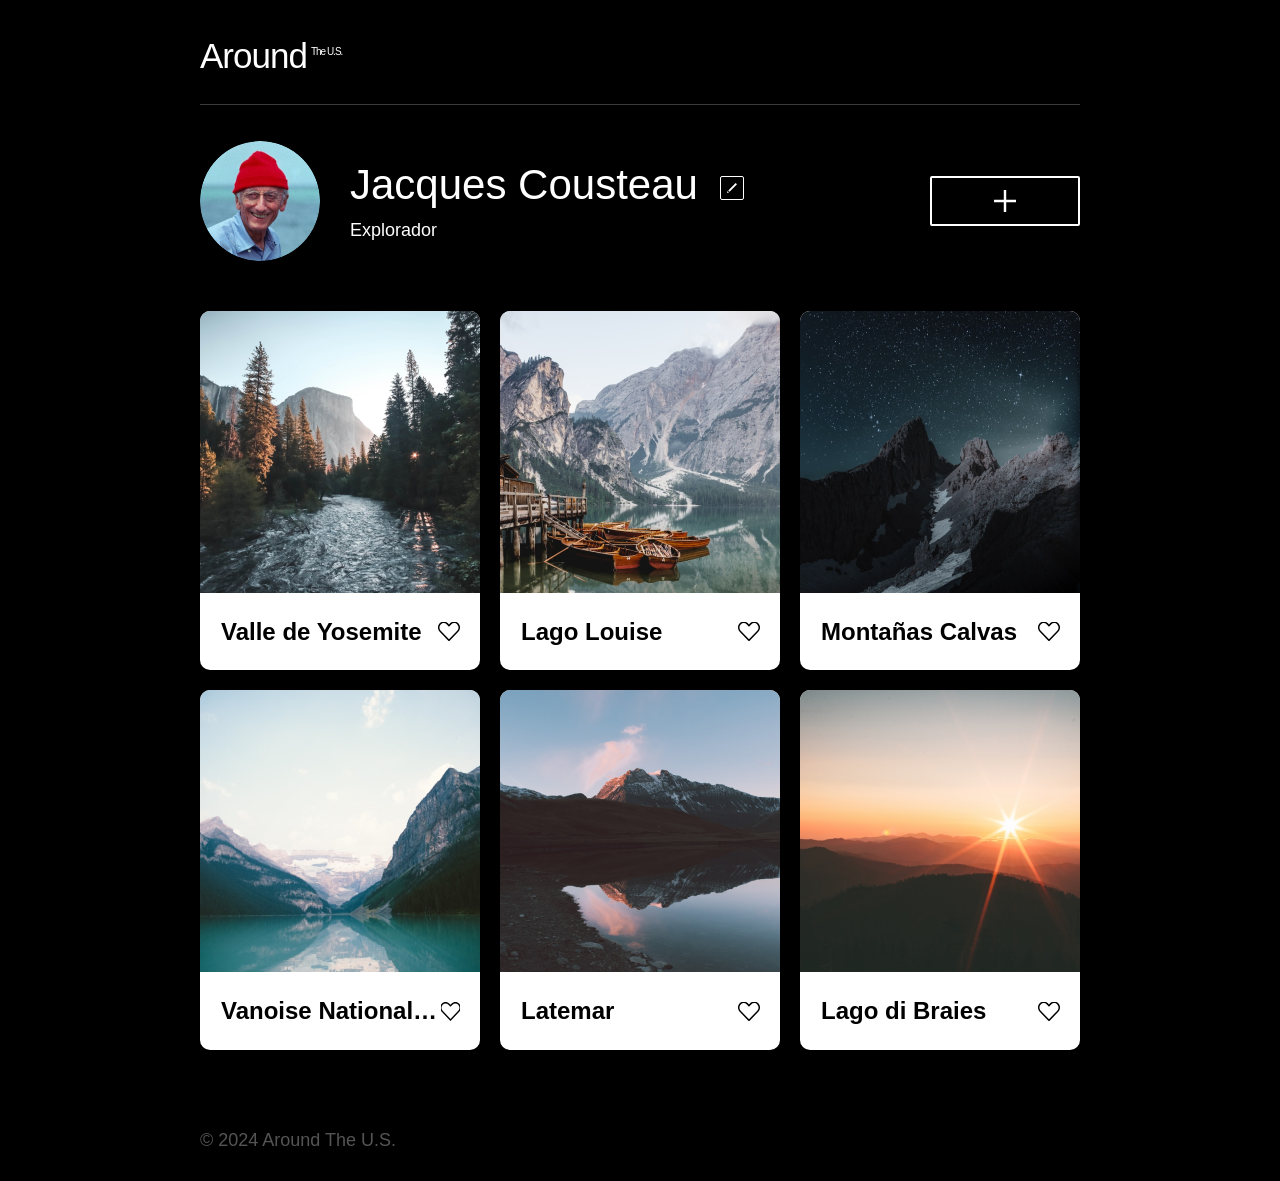
==== index.html @ 6ae42e91 "version 1" ====
<!DOCTYPE html>
<html lang="es">
  <head>
    <meta charset="UTF-8" />
    <meta name="viewport" content="width=device-width, initial-scale=1.0" />
    <title>Alrededor de los EE.UU.</title>
    <link rel="stylesheet" href="pages/style.css" />
    <link rel="stylesheet" href="./fonts/Inter.ttc" />
  </head>
  <body class="page">
    <header class="header">
      <h1 class="header__title">
        Around<span class="header__subtitle">The U.S.</span>
      </h1>
    </header>

    <div class="profile">
      <img src="./images/Avatar.png" alt="Avatar" class="profile__avatar" />
      <div class="profile__info">
        <h1 class="profile__name">
          Jacques Cousteau
          <button
            class="profile__edit-button"
            type="button"
            aria-label="Editar perfil"
          ></button>
        </h1>
        <p class="profile__occupation">Explorador</p>
      </div>
      <button
        class="profile__add-button"
        type="button"
        aria-label="Agregar"
      ></button>
    </div>

    <section class="cards">
      <article class="card">
        <img
          src="images/img_1.jpg"
          alt="Valle de Yosemite"
          class="card__image"
        />
        <div class="card__caption">
          <h3 class="card__title block">Valle de Yosemite</h3>
          <button
            class="card__like-button"
            type="button"
            aria-label="Me gusta"
          ></button>
        </div>
      </article>

      <article class="card">
        <img src="images/img_2.png" alt="Lago Louise" class="card__image" />
        <div class="card__caption">
          <h3 class="card__title block">Lago Louise</h3>
          <button
            class="card__like-button"
            type="button"
            aria-label="Me gusta"
          ></button>
        </div>
      </article>

      <article class="card">
        <img src="images/img_3.png" alt="Montañas Calvas" class="card__image" />
        <div class="card__caption">
          <h3 class="card__title block">Montañas Calvas</h3>
          <button
            class="card__like-button"
            type="button"
            aria-label="Me gusta"
          ></button>
        </div>
      </article>

      <article class="card">
        <img
          src="images/img_4.png"
          alt="Parque Nacional de la Vanoise"
          class="card__image"
        />
        <div class="card__caption">
          <h3 class="card__title block">Vanoise National Park</h3>
          <button
            class="card__like-button"
            type="button"
            aria-label="Me gusta"
          ></button>
        </div>
      </article>

      <article class="card">
        <img src="images/img_5.png" alt="Latemar" class="card__image" />
        <div class="card__caption">
          <h3 class="card__title block">Latemar</h3>
          <button
            class="card__like-button"
            type="button"
            aria-label="Me gusta"
          ></button>
        </div>
      </article>

      <article class="card">
        <img src="images/img_6.png" alt="Lago di Braies" class="card__image" />
        <div class="card__caption">
          <h3 class="card__title block">Lago di Braies</h3>
          <button
            class="card__like-button"
            type="button"
            aria-label="Me gusta"
          ></button>
        </div>
      </article>
    </section>

    <section class="popup">
      <div class="popup__container">
        <button
          class="popup__close-button"
          type="button"
          aria-label="Cerrar"
        ></button>
        <h3 class="popup__title">Editar perfil</h3>
        <form class="popup__form" name="edit-profile" novalidate>
          <input
            type="text"
            name="name"
            class="popup__input"
            placeholder="Nombre"
            required
            minlength="2"
            maxlength="40"
          />
          <input
            type="text"
            name="about"
            class="popup__input"
            placeholder="Acerca de mí"
            required
            minlength="2"
            maxlength="200"
          />
          <button class="popup__save-button" type="submit" disabled>
            Guardar
          </button>
        </form>
      </div>
    </section>

    <footer class="footer">
      <p class="footer__text">&copy; 2024 Around The U.S.</p>
    </footer>

    <script src="scripts/script.js"></script>
  </body>
</html>
---- pages/style.css ----
@import url("../vendor/normalize.css");
@import url("../blocks/page.css");
@import url("../blocks/logo.css");
@import url("../blocks/profile.css");
@import url("../blocks/footer.css");
@import url("../blocks/cards.css");
@import url("../blocks/media.css");
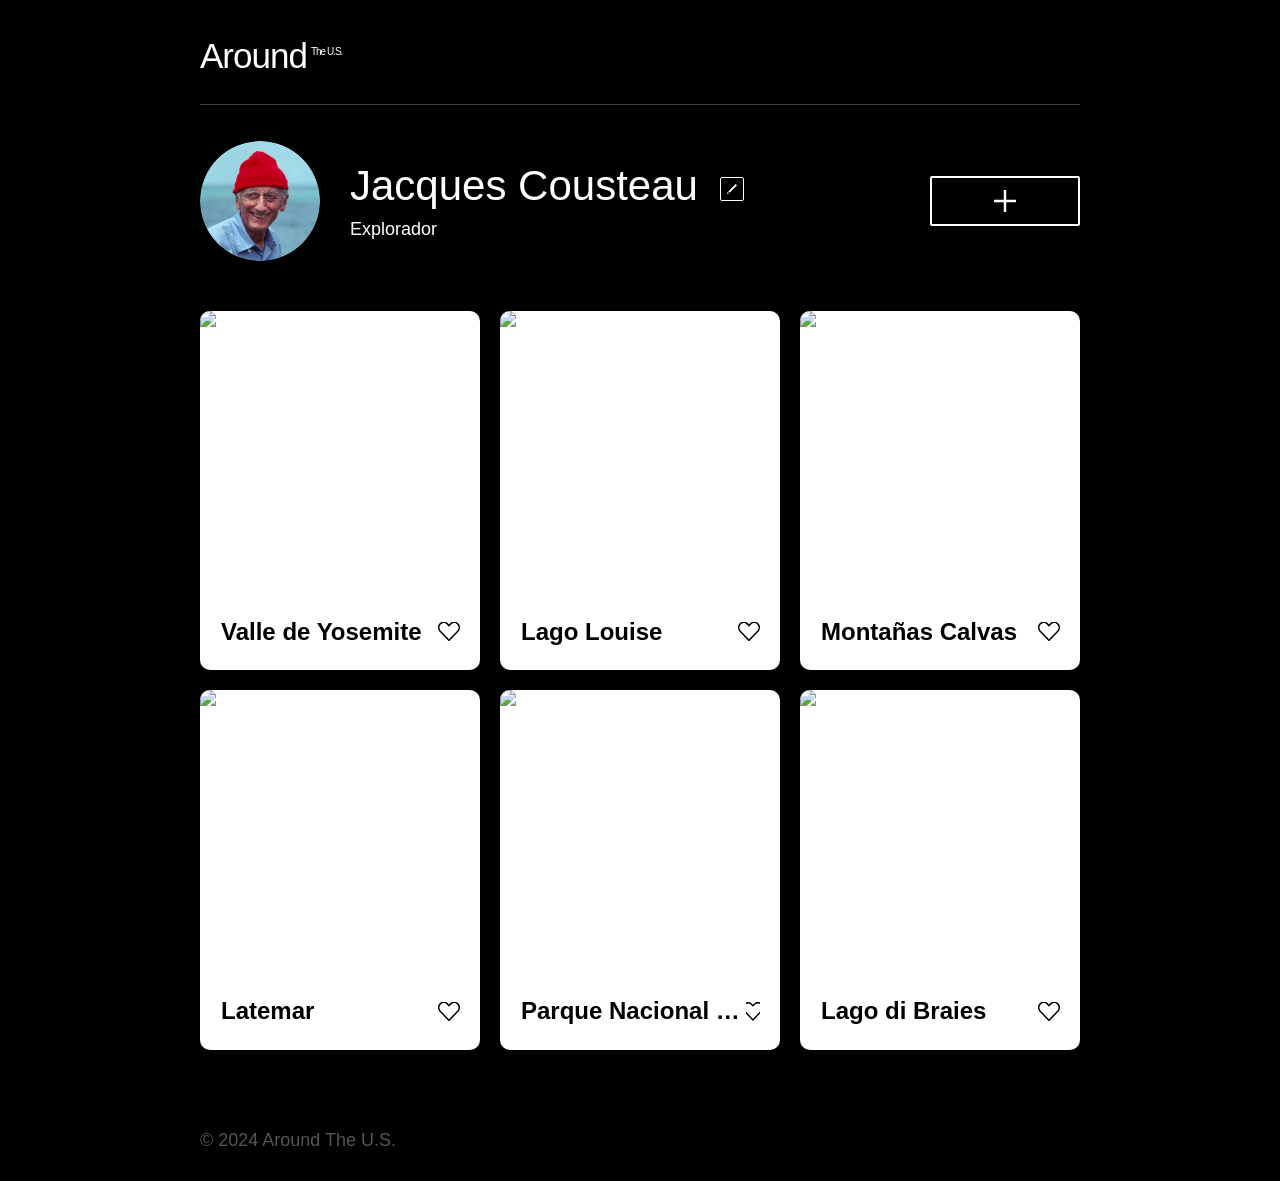
==== commit 58e4c0ec: "Actualizacion proyecto 8" ====
--- a/index.html
+++ b/index.html
@@ -4,17 +4,19 @@
     <meta charset="UTF-8" />
     <meta name="viewport" content="width=device-width, initial-scale=1.0" />
     <title>Alrededor de los EE.UU.</title>
-    <link rel="stylesheet" href="pages/style.css" />
+    <link rel="stylesheet" href="pages/index.css" />
     <link rel="stylesheet" href="./fonts/Inter.ttc" />
   </head>
   <body class="page">
+    <!-- Header -->
     <header class="header">
       <h1 class="header__title">
         Around<span class="header__subtitle">The U.S.</span>
       </h1>
     </header>
 
-    <div class="profile">
+    <!-- Profile -->
+    <section class="profile">
       <img src="./images/Avatar.png" alt="Avatar" class="profile__avatar" />
       <div class="profile__info">
         <h1 class="profile__name">
@@ -30,98 +32,44 @@
       <button
         class="profile__add-button"
         type="button"
-        aria-label="Agregar"
+        aria-label="Agregar nuevo lugar"
+        data-open="add-card"
       ></button>
-    </div>
+    </section>
 
-    <section class="cards">
+    <!-- Cards -->
+    <section class="cards" aria-live="polite"></section>
+
+    <!--Templates -->
+    <template id="card-template">
       <article class="card">
-        <img
-          src="images/img_1.jpg"
-          alt="Valle de Yosemite"
-          class="card__image"
-        />
+        <img class="card__image" src="" alt="" />
+        <button
+          class="card__delete-button"
+          type="button"
+          aria-label="Eliminar tarjeta"
+        ></button>
         <div class="card__caption">
-          <h3 class="card__title block">Valle de Yosemite</h3>
+          <h3 class="card__title block"></h3>
           <button
             class="card__like-button"
             type="button"
-            aria-label="Me gusta"
+            aria-label="Marcar como favorito"
           ></button>
         </div>
       </article>
+    </template>
 
-      <article class="card">
-        <img src="images/img_2.png" alt="Lago Louise" class="card__image" />
-        <div class="card__caption">
-          <h3 class="card__title block">Lago Louise</h3>
-          <button
-            class="card__like-button"
-            type="button"
-            aria-label="Me gusta"
-          ></button>
-        </div>
-      </article>
+    <!-- Popups -->
 
-      <article class="card">
-        <img src="images/img_3.png" alt="Montañas Calvas" class="card__image" />
-        <div class="card__caption">
-          <h3 class="card__title block">Montañas Calvas</h3>
-          <button
-            class="card__like-button"
-            type="button"
-            aria-label="Me gusta"
-          ></button>
-        </div>
-      </article>
-
-      <article class="card">
-        <img
-          src="images/img_4.png"
-          alt="Parque Nacional de la Vanoise"
-          class="card__image"
-        />
-        <div class="card__caption">
-          <h3 class="card__title block">Vanoise National Park</h3>
-          <button
-            class="card__like-button"
-            type="button"
-            aria-label="Me gusta"
-          ></button>
-        </div>
-      </article>
-
-      <article class="card">
-        <img src="images/img_5.png" alt="Latemar" class="card__image" />
-        <div class="card__caption">
-          <h3 class="card__title block">Latemar</h3>
-          <button
-            class="card__like-button"
-            type="button"
-            aria-label="Me gusta"
-          ></button>
-        </div>
-      </article>
-
-      <article class="card">
-        <img src="images/img_6.png" alt="Lago di Braies" class="card__image" />
-        <div class="card__caption">
-          <h3 class="card__title block">Lago di Braies</h3>
-          <button
-            class="card__like-button"
-            type="button"
-            aria-label="Me gusta"
-          ></button>
-        </div>
-      </article>
-    </section>
-
-    <section class="popup">
+    <!-- Popup: Editar perfil -->
+    <section class="popup popup_type_edit-profile" aria-hidden="true">
       <div class="popup__container">
         <button
           class="popup__close-button"
           type="button"
           aria-label="Cerrar"
+          data-close
         ></button>
         <h3 class="popup__title">Editar perfil</h3>
         <form class="popup__form" name="edit-profile" novalidate>
@@ -150,10 +98,62 @@
       </div>
     </section>
 
+    <!-- Popup: Nuevo lugar -->
+    <section class="popup popup_type_add-card" aria-hidden="true">
+      <div class="popup__container">
+        <button
+          class="popup__close-button"
+          type="button"
+          aria-label="Cerrar"
+          data-close
+        ></button>
+        <h3 class="popup__title">Nuevo lugar</h3>
+        <form class="popup__form" name="add-card" novalidate>
+          <input
+            type="text"
+            name="title"
+            class="popup__input"
+            placeholder="Título"
+            required
+            minlength="1"
+            maxlength="30"
+          />
+          <input
+            type="url"
+            name="link"
+            class="popup__input"
+            placeholder="Enlace a la imagen"
+            required
+          />
+          <button class="popup__save-button" type="submit" disabled>
+            Crear
+          </button>
+        </form>
+      </div>
+    </section>
+
+    <!-- Popup: Imagen ampliada -->
+    <section class="popup popup_type_image" aria-hidden="true">
+      <div class="popup__container popup__container_type_image">
+        <button
+          class="popup__close-button"
+          type="button"
+          aria-label="Cerrar"
+          data-close
+        ></button>
+        <figure class="popup__figure">
+          <img class="popup__image" src="" alt="" />
+          <figcaption class="popup__caption"></figcaption>
+        </figure>
+      </div>
+    </section>
+
+    <!-- Footer -->
     <footer class="footer">
       <p class="footer__text">&copy; 2024 Around The U.S.</p>
     </footer>
 
-    <script src="scripts/script.js"></script>
+    <!-- JS -->
+    <script src="scripts/index.js"></script>
   </body>
 </html>
--- a/pages/index.css
+++ b/pages/index.css
@@ -0,0 +1,7 @@
+@import url("../vendor/normalize.css");
+@import url("../blocks/page.css");
+@import url("../blocks/logo.css");
+@import url("../blocks/profile.css");
+@import url("../blocks/footer.css");
+@import url("../blocks/cards.css");
+@import url("../blocks/media.css");
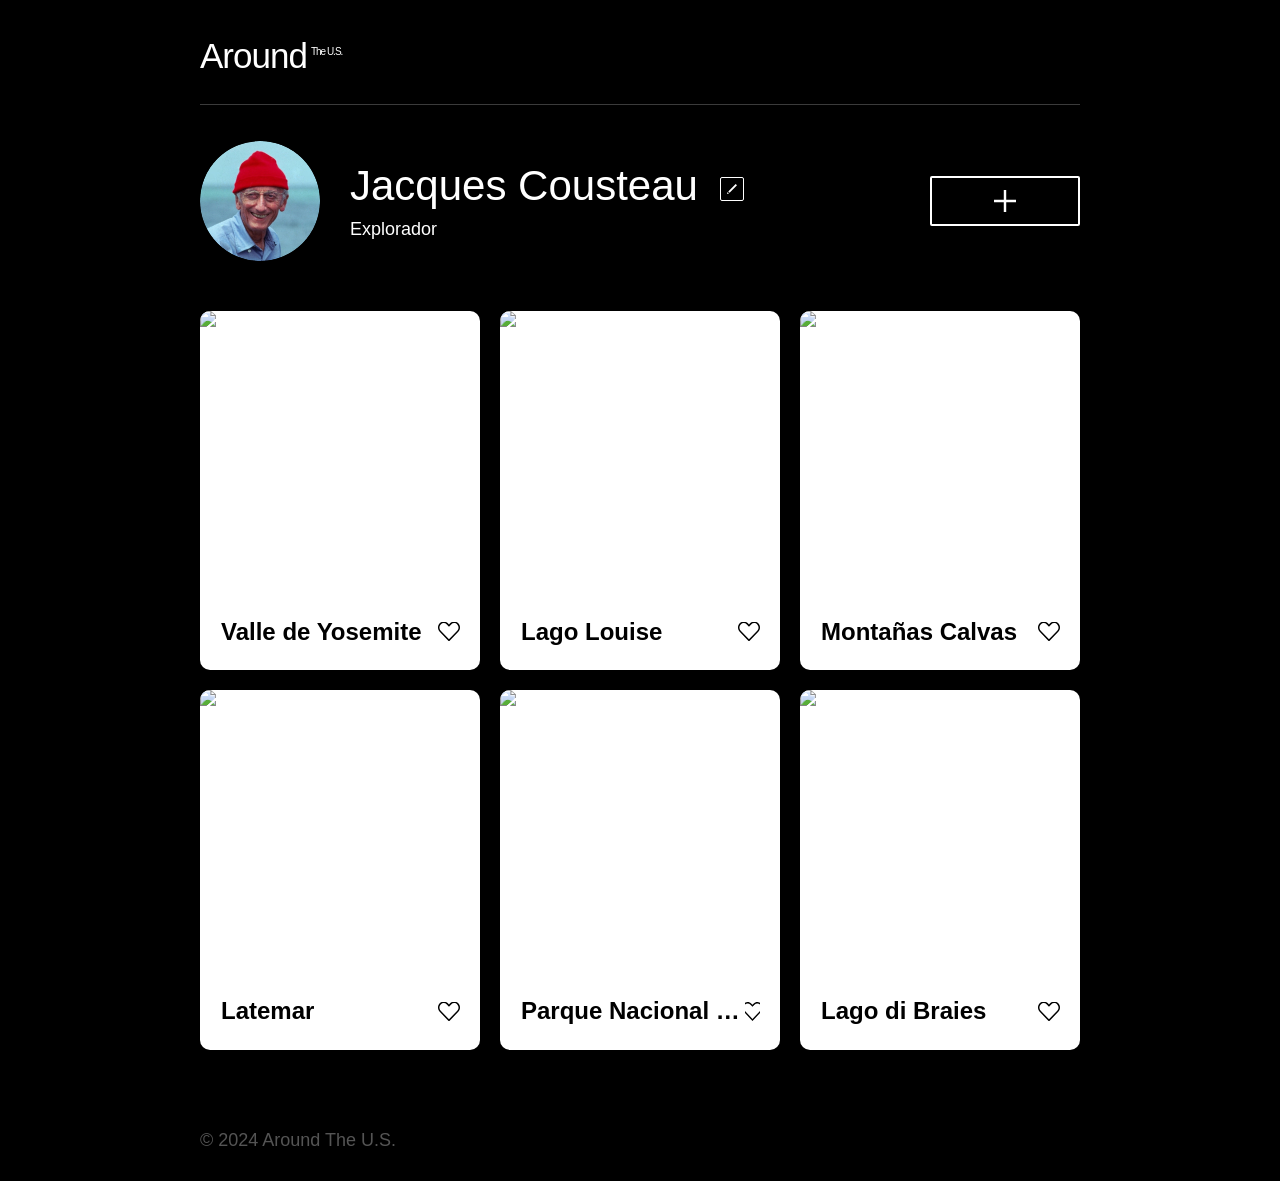
==== commit 77ade96c: "projecto 10" ====
--- a/index.html
+++ b/index.html
@@ -82,6 +82,8 @@
             minlength="2"
             maxlength="40"
           />
+          <span class="popup__error name-error"></span>
+
           <input
             type="text"
             name="about"
@@ -91,6 +93,8 @@
             minlength="2"
             maxlength="200"
           />
+          <span class="popup__error about-error"></span>
+
           <button class="popup__save-button" type="submit" disabled>
             Guardar
           </button>
@@ -118,6 +122,8 @@
             minlength="1"
             maxlength="30"
           />
+          <span class="popup__error title-error"></span>
+
           <input
             type="url"
             name="link"
@@ -125,6 +131,8 @@
             placeholder="Enlace a la imagen"
             required
           />
+          <span class="popup__error link-error"></span>
+
           <button class="popup__save-button" type="submit" disabled>
             Crear
           </button>
@@ -154,6 +162,6 @@
     </footer>
 
     <!-- JS -->
-    <script src="scripts/index.js"></script>
+    <script type="module" src="scripts/index.js"></script>
   </body>
 </html>
